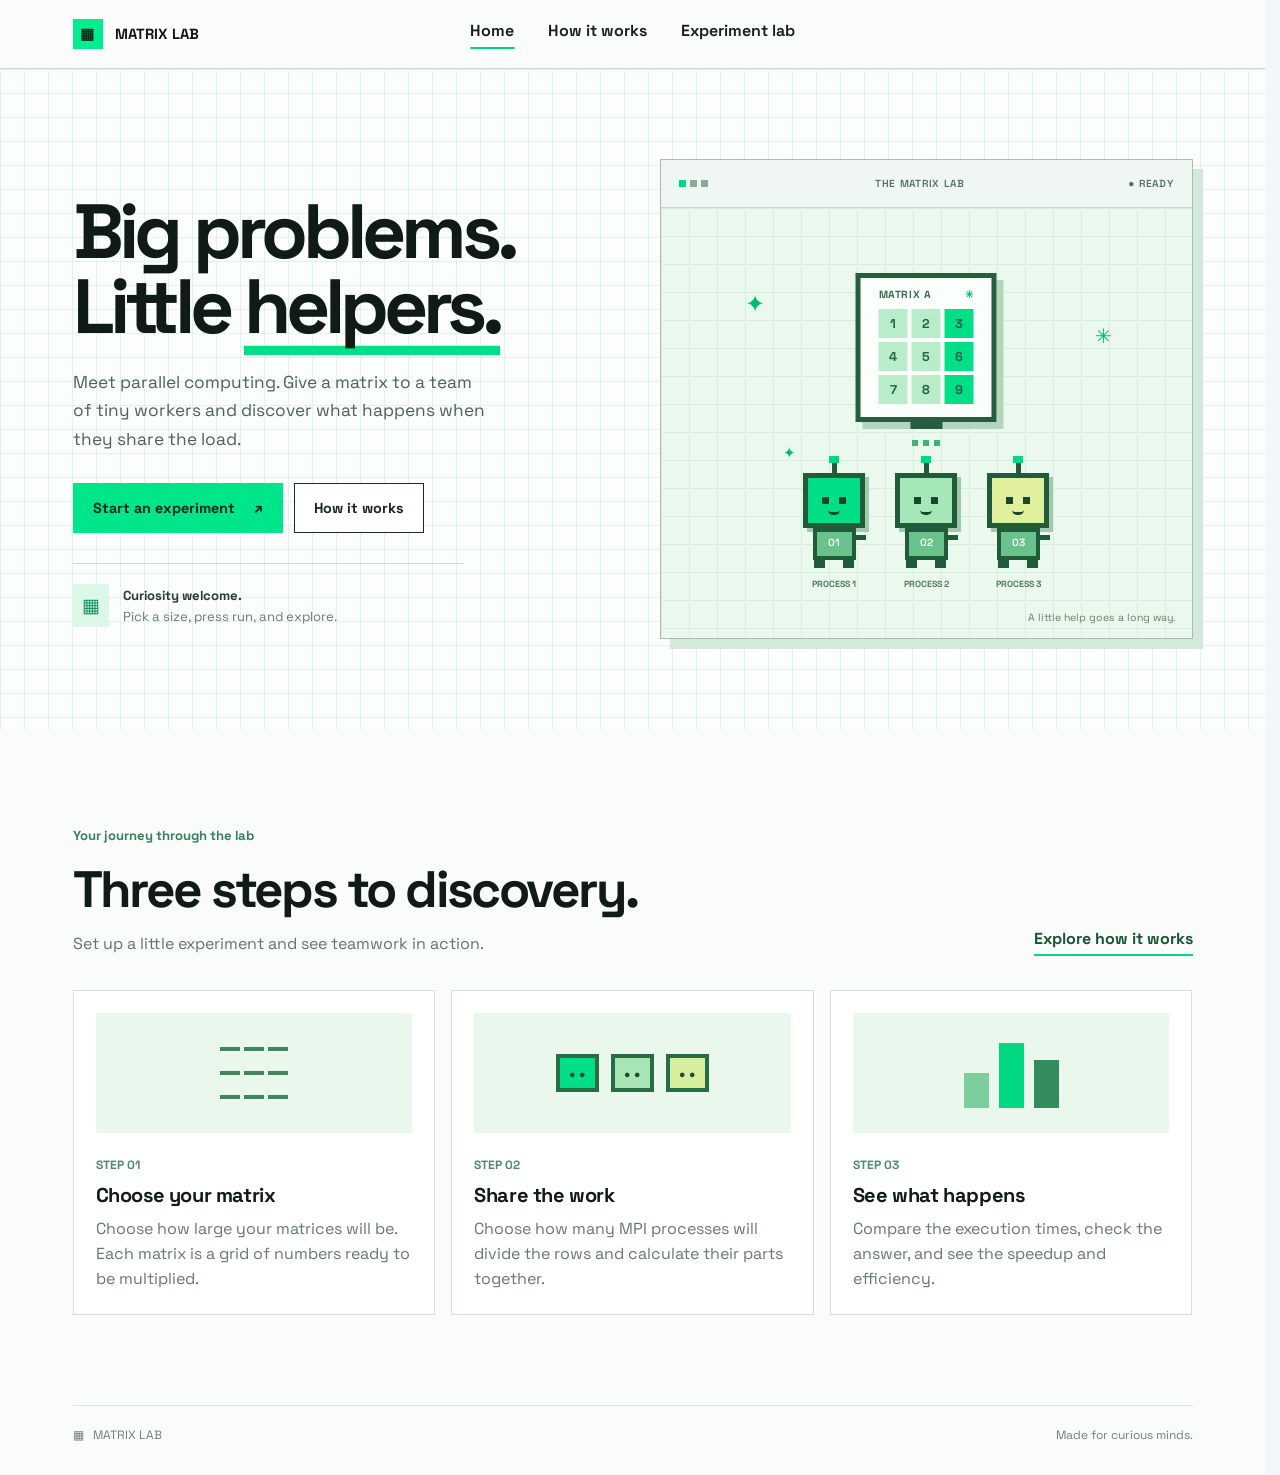
==== web/index.html @ 5772b08f "initial commit" ====
<!doctype html>
<html lang="en">
<head>
<meta charset="utf-8"><meta name="viewport" content="width=device-width,initial-scale=1">
<title>Matrix Lab — MPI Benchmark</title>
<style>
:root{font-family:system-ui,-apple-system,"Segoe UI",sans-serif;color:#182333;background:#f3f6fa;font-size:16px}*{box-sizing:border-box}body{margin:0}header{background:#12243c;color:white;padding:20px max(24px,calc((100% - 1120px)/2));display:flex;justify-content:space-between;align-items:center;gap:20px}.brand{font-size:1.1rem;font-weight:750;letter-spacing:.01em}.brand span{color:#70dfc2}.tag{font-size:.85rem;color:#b6c7d7}main{max-width:1168px;margin:auto;padding:42px 24px 70px}.eyebrow{font-size:.8rem;font-weight:750;letter-spacing:.12em;color:#167b6d;text-transform:uppercase}h1{font-size:clamp(2rem,4vw,2.8rem);letter-spacing:-.04em;margin:10px 0}.intro{color:#536477;max-width:680px;line-height:1.6;margin:0 0 30px}.layout{display:grid;grid-template-columns:340px 1fr;gap:22px;align-items:start}.card{background:white;border:1px solid #dce4ed;border-radius:14px;padding:25px;box-shadow:0 5px 24px #203a5410}h2{font-size:1.1rem;margin:0 0 7px}.sub{font-size:.9rem;color:#657487;line-height:1.5;margin:0 0 24px}label{display:block;font-weight:650;font-size:.9rem;margin:18px 0 7px}input{width:100%;padding:11px 12px;border:1px solid #b9c8d7;border-radius:7px;font:inherit;color:#182333}input:focus{outline:3px solid #a8e9d9;border-color:#168473}.hint{font-size:.8rem;color:#647588;margin:6px 0 0}button{border:0;border-radius:8px;padding:13px 16px;background:#087e6b;color:white;font:inherit;font-weight:700;cursor:pointer;width:100%;margin-top:23px}button:hover{background:#066b5b}button:disabled{opacity:.6;cursor:wait}.note{font-size:.82rem;color:#647588;line-height:1.55;margin:20px 0 0}.result-head{display:flex;justify-content:space-between;align-items:start;gap:15px}.badge{background:#e8f5f1;color:#126b5b;padding:6px 10px;border-radius:99px;font-size:.78rem;font-weight:700;white-space:nowrap}.empty{border:1px dashed #cbd8e4;border-radius:10px;padding:46px 20px;text-align:center;color:#667789;line-height:1.6;margin-top:20px}.empty strong{display:block;color:#273b50}.grid{display:grid;grid-template-columns:repeat(2,1fr);gap:12px;margin-top:22px}.metric{background:#f5f8fb;border:1px solid #e8eef4;border-radius:9px;padding:17px}.metric span{display:block;color:#607286;font-size:.84rem}.metric strong{display:block;font-size:1.5rem;letter-spacing:-.03em;margin-top:8px}.bars{margin-top:27px}.barrow{display:grid;grid-template-columns:90px 1fr 85px;align-items:center;gap:10px;font-size:.83rem;margin:13px 0}.track{height:12px;background:#eaf0f5;border-radius:10px;overflow:hidden}.fill{height:100%;background:#159982;border-radius:10px}.fill.parallel{background:#476b9a}.barvalue{text-align:right;font-variant-numeric:tabular-nums}.interpretation{margin-top:20px;padding:14px;background:#eef7f5;border-radius:8px;color:#31594f;font-size:.88rem;line-height:1.5}.error{background:#fff0ef;color:#a12e28;padding:12px;border-radius:8px;white-space:pre-wrap;margin-top:15px;font-size:.9rem}.hidden{display:none}footer{margin-top:25px;color:#69798b;font-size:.83rem;line-height:1.6}@media(max-width:720px){.layout{grid-template-columns:1fr}header{padding:18px 24px}.tag{display:none}main{padding-top:28px}.barrow{grid-template-columns:75px 1fr 75px}}

html{scroll-behavior:smooth}body{background:#f9fcfb;color:#111719}header{background:#fbfdfc;color:#111719;border-bottom:1px solid #cbd8d4;padding:19px max(24px,calc((100% - 1120px)/2))}header .brand{white-space:nowrap;font-size:.92rem}header .brand span{display:inline-grid;place-items:center;background:#00ee90;color:#09271c;width:30px;height:30px;margin-right:8px}nav{display:flex;gap:26px}nav a,.nav-cta{font-size:.85rem;font-weight:650;color:#17201e;text-decoration:none}.nav-cta{background:#101619;color:#fff;padding:12px 17px;border-radius:4px}main{max-width:none;padding:0} .hero{padding:110px max(24px,calc((100% - 1120px)/2));min-height:650px;display:grid;grid-template-columns:1fr 1fr;gap:65px;align-items:center;background-color:#fbfefd;background-image:linear-gradient(#d9f5e9 1px,transparent 1px),linear-gradient(90deg,#d9f5e9 1px,transparent 1px);background-size:24px 24px}.overline{font:600 .78rem ui-monospace,monospace;letter-spacing:.09em;color:#437263;text-transform:uppercase}.hero h1{font-size:clamp(3.2rem,5.5vw,5.4rem);line-height:.99;letter-spacing:-.065em;margin:22px 0}.underline{box-shadow:inset 0 -.09em #00e68a}.hero-text{max-width:420px;line-height:1.6;color:#42534e}.actions{display:flex;gap:10px;margin-top:28px;flex-wrap:wrap}.actions a{padding:14px 18px;text-decoration:none;font-weight:700;font-size:.88rem;border:1px solid #12201a;border-radius:3px}.primary{background:#00eb8b;color:#0b2119;border-color:#00eb8b!important}.secondary{color:#13201b;background:white}.hero-meta{display:flex;gap:42px;border-top:1px solid #b9d0c6;margin-top:34px;padding-top:15px}.hero-meta strong,.hero-meta span{display:block}.hero-meta strong{font-size:1.15rem}.hero-meta span{font-size:.72rem;color:#62756d;margin-top:4px}.scene{height:390px;background:#edf1ef;border:1px solid #bac8c2;border-radius:6px;display:flex;flex-direction:column;justify-content:space-between;padding:20px}.scene-top,.scene-bottom{font: .68rem ui-monospace,monospace;letter-spacing:.06em;color:#6a7c74}.scene-top{display:flex;justify-content:space-between}.pixel-art{display:flex;align-items:center;justify-content:center;gap:22px}.matrix-grid{display:grid;grid-template-columns:repeat(4,25px);gap:3px;transform:rotate(-8deg)}.matrix-grid i{width:25px;height:25px;background:#91dabc;border:2px solid #488e72;box-shadow:3px 3px #387359}.matrix-grid i:nth-child(3n){background:#00ed8b}.signal{font-size:2rem;color:#4d8d73}.workers{display:flex;gap:8px}.bot{text-align:center;font: .55rem ui-monospace,monospace;color:#4c685c}.bot b{display:block;width:36px;height:38px;background:#00e68a;border:4px solid #175d43;box-shadow:5px 5px #91ad9f;margin-bottom:10px;position:relative}.bot b:after{content:'··';position:absolute;left:5px;top:-10px;font-size:24px;color:#173b2b}.how,.lab{max-width:1168px;margin:auto;padding:100px 24px}.how{display:grid;grid-template-columns:1fr 1.5fr;gap:70px}.how h2,.lab>h2{font-size:clamp(2.2rem,4vw,3.5rem);line-height:1.05;letter-spacing:-.05em;margin:14px 0}.how p{color:#53665d;line-height:1.6}.steps{display:grid;grid-template-columns:repeat(3,1fr);gap:20px}.steps article{border-top:2px solid #00d984;padding-top:15px}.steps span{font: .8rem ui-monospace,monospace;color:#58836d}.steps h3{font-size:1rem;margin-top:35px}.steps p{font-size:.9rem}.lab{border-top:1px solid #d0ded6}.lab .card{border-radius:3px;box-shadow:none}.lab button{background:#00dc82;color:#10251a;border-radius:3px}.lab button:hover{background:#00c976}footer{max-width:1120px;margin:0 auto;padding:25px;border-top:1px solid #d0ded6}a:focus-visible,button:focus-visible{outline:3px solid #047c54;outline-offset:3px}@media(max-width:760px){header nav{display:none}.hero{grid-template-columns:1fr;padding-top:70px;gap:38px}.scene{height:300px}.how{grid-template-columns:1fr;gap:20px}.steps{grid-template-columns:1fr}.steps h3{margin-top:12px}.hero-meta{gap:22px}.pixel-art{gap:12px}.matrix-grid{grid-template-columns:repeat(4,19px)}.matrix-grid i{width:19px;height:19px}}

nav a[aria-current="page"]{border-bottom:2px solid #00cf7b;padding-bottom:6px}.scene .bot{animation:bob 2s ease-in-out infinite}.scene .bot:nth-child(2){animation-delay:.3s}.scene .bot:nth-child(3){animation-delay:.6s}.scene .matrix-grid i{animation:glow 3s ease-in-out infinite alternate}.scene .matrix-grid i:nth-child(even){animation-delay:.5s}@keyframes bob{50%{transform:translateY(-8px)}}@keyframes glow{50%{background:#00ed8b}}.fill{transition:width .8s ease}.how{min-height:65vh}.how .steps article{cursor:pointer;padding:18px;background:#f1f8f4}.steps article.active{background:#d8f8e8;box-shadow:inset 0 3px #00d984}.walkthrough{grid-column:1/-1;border:1px solid #b7d2c4;background:white;padding:25px;min-height:140px}.walkthrough h3{margin:0 0 8px}.step-button{width:auto;margin:0 10px 0 0;background:#11251b;color:white}.lab{min-height:75vh}@media(max-width:760px){header{flex-wrap:wrap}header nav{display:flex;order:3;width:100%;justify-content:space-between;gap:8px}header nav a{font-size:.8rem}}@media(prefers-reduced-motion:reduce){*,*:before,*:after{animation:none!important;transition:none!important;scroll-behavior:auto!important}}
</style>
<style>
body{background:#f9fcfa;color:#111b16}main{max-width:none;padding:0}.landing{min-height:650px;display:grid;grid-template-columns:1fr 1fr;gap:72px;align-items:center;padding:90px max(24px,calc((100% - 1120px)/2));background-color:#fbfefc;background-image:linear-gradient(#e1f4e9 1px,transparent 1px),linear-gradient(90deg,#e1f4e9 1px,transparent 1px);background-size:24px 24px}.label{font-size:.82rem;font-weight:700;color:#376c54}.label span{color:#00b66f}.landing h1{font-size:clamp(3.6rem,6vw,5.8rem);letter-spacing:-.065em;line-height:.98;margin:23px 0}.landing h1 em{font-style:normal;box-shadow:inset 0 -.12em #00df85}.lead{font-size:1.08rem;line-height:1.65;color:#4d6156;max-width:420px}.buttons{display:flex;gap:11px;flex-wrap:wrap;margin:30px 0}.buttons a{text-decoration:none;font-weight:700;font-size:.9rem;padding:15px 19px;border:1px solid #1b2b22}.go{background:#00e58a;color:#10271b;border-color:#00e58a!important}.go span{margin-left:15px}.learn{background:white;color:#17271e}.hintline{display:flex;align-items:center;gap:14px;border-top:1px solid #cbded3;padding-top:20px;max-width:390px}.hintline p{margin:0;color:#6b7b72;font-size:.82rem;line-height:1.6}.hintline strong{color:#263c30}.tiny-grid{background:#dbf8e8;color:#12945c;padding:9px;font-size:1.2rem}.illustration{border:1px solid #aabdb1;background:#f0f6f2;box-shadow:10px 10px 0 #d4e9dc}.windowbar,.windowfoot{height:48px;display:flex;align-items:center;justify-content:space-between;padding:0 18px;font:600 .64rem ui-monospace,monospace;color:#527062;letter-spacing:.07em}.windowbar{border-bottom:1px solid #c8d9ce}.windowbar b{display:inline-block;width:7px;height:7px;background:#8da99a;margin-right:4px}.windowbar b:first-child{background:#00d87e}.windowfoot{border-top:1px solid #c8d9ce}.stage{height:360px;position:relative;overflow:hidden;background:linear-gradient(#eef8f1,#e4f2e8)}.stage-heading{position:absolute;top:28px;left:28px;color:#648575;font:600 .8rem ui-monospace,monospace;line-height:1.4}.pixel-scene{position:absolute;inset:70px 24px 55px;display:flex;align-items:center;justify-content:center;gap:20px;z-index:1}.matrix{display:grid;grid-template-columns:repeat(4,24px);gap:3px;transform:rotate(-8deg)}.matrix span{width:24px;height:24px;background:#b5edca;border:2px solid #45876a;box-shadow:3px 3px #4e9170}.matrix span:nth-child(3n){background:#00e587}.connector{display:flex;gap:4px}.connector i{width:5px;height:5px;background:#65b18b;animation:blink 1.5s infinite}.connector i:nth-child(2){animation-delay:.25s}.connector i:nth-child(3){animation-delay:.5s}.team{display:flex;align-items:end;gap:9px}.worker{text-align:center;animation:bob 2.4s ease-in-out infinite}.worker:nth-child(2){animation-delay:.3s}.worker:nth-child(3){animation-delay:.6s}.antenna{width:4px;height:10px;background:#176244;margin:auto}.head{width:42px;height:38px;background:#00df85;border:4px solid #176244;display:flex;align-items:center;justify-content:center;gap:7px;box-shadow:4px 4px #a3c6b0}.head i{background:#164932;width:5px;height:5px}.feet{height:6px;width:26px;border-left:6px solid #176244;border-right:6px solid #176244;margin:auto}.worker small{display:block;margin-top:12px;font: .55rem ui-monospace,monospace;color:#4d735d}.floor{position:absolute;bottom:48px;left:10%;right:10%;height:26px;background:#c4e6d0;transform:skewX(-25deg)}@keyframes blink{50%{opacity:.2}}@keyframes bob{50%{transform:translateY(-7px)}}.intro-strip{max-width:1120px;margin:auto;padding:42px 0 50px;display:grid;grid-template-columns:repeat(3,1fr) auto;gap:24px;align-items:start}.intro-strip div{border-left:2px solid #00d981;padding-left:15px}.intro-strip span,.intro-strip strong{display:block}.intro-strip div span{font: .7rem ui-monospace,monospace;color:#769384;margin-bottom:8px}.intro-strip strong{font-size:.9rem}.intro-strip p{font-size:.82rem;color:#65786c;margin:6px 0}.intro-strip a{font-size:.85rem;font-weight:700;color:#174931;text-decoration:none}.intro-strip a span{display:inline;margin-left:5px}.home-footer{max-width:1120px;margin:0 auto;padding:20px 0 30px;display:flex;justify-content:space-between;border-top:1px solid #d9e7dd;color:#718077;font-size:.75rem}@media(max-width:760px){.landing{grid-template-columns:1fr;gap:38px;padding:65px 24px}.landing h1{font-size:clamp(3.2rem,12vw,5rem)}.stage{height:300px}.intro-strip{grid-template-columns:1fr 1fr;padding:35px 24px}.home-footer{margin:0 24px}.matrix{grid-template-columns:repeat(4,19px)}.matrix span{width:19px;height:19px}.pixel-scene{gap:12px}.head{width:34px;height:33px}.windowbar,.windowfoot{font-size:.55rem}}@media(prefers-reduced-motion:reduce){.worker,.connector i{animation:none}}
</style><style id="motion-polish">
html{overflow-y:scroll;scrollbar-gutter:stable}body{min-height:100vh}main{animation:pageEnter .55s cubic-bezier(.2,.7,.2,1) both}@keyframes pageEnter{from{opacity:0;transform:translateY(14px)}to{opacity:1;transform:translateY(0)}}
.worker .head i{animation:workerBlink 4.5s infinite;transform-origin:center}.worker:nth-child(2) .head i{animation-delay:1.2s}.worker:nth-child(3) .head i{animation-delay:2.6s}.worker .head{animation:workerTilt 4s ease-in-out infinite;transform-origin:bottom center}.worker:nth-child(2) .head{animation-delay:.5s}.worker:nth-child(3) .head{animation-delay:1s}@keyframes workerBlink{0%,44%,48%,100%{transform:scaleY(1)}46%{transform:scaleY(.12)}}@keyframes workerTilt{0%,100%{transform:rotate(0)}25%{transform:rotate(-4deg)}65%{transform:rotate(4deg)}}
@media(prefers-reduced-motion:reduce){main,.worker,.worker .head,.worker .head i,.connector i{animation:none!important;transform:none!important}}
</style><style id="drawing-polish">.stage{height:410px}.pixel-scene{gap:26px}.pixel-scene .matrix{grid-template-columns:repeat(4,32px)}.pixel-scene .matrix span{width:32px;height:32px}.pixel-scene .head{width:56px;height:52px;border-width:5px}.pixel-scene .head i{width:7px;height:7px}.pixel-scene .antenna{height:13px;width:5px}.pixel-scene .feet{width:35px;height:8px}.pixel-scene .team{gap:13px}@media(max-width:760px){.stage{height:320px}.pixel-scene{gap:9px;inset:65px 8px 45px}.pixel-scene .matrix{grid-template-columns:repeat(4,21px)}.pixel-scene .matrix span{width:21px;height:21px}.pixel-scene .head{width:39px;height:37px;border-width:4px}.pixel-scene .head i{width:5px;height:5px}.pixel-scene .team{gap:6px}}</style><style>main{animation:homeEnter 1.1s ease both}@keyframes homeEnter{from{opacity:0;transform:translateY(22px)}to{opacity:1;transform:none}}@media(prefers-reduced-motion:reduce){main{animation:none}}</style><style id="living-lab">main{animation:homeEnter .65s ease both}.landing{gap:54px}.illustration{overflow:hidden}.new-stage{height:430px;position:relative;overflow:hidden;background:#e7f6ec;background-image:linear-gradient(#d9efdf 1px,transparent 1px),linear-gradient(90deg,#d9efdf 1px,transparent 1px);background-size:28px 28px}.scene-label{position:absolute;top:24px;left:24px;font:600 .68rem ui-monospace,monospace;color:#668b73;letter-spacing:.06em}.lab-board{position:absolute;top:90px;left:9%;padding:12px 15px 16px;background:#fff;border:4px solid #3b7655;box-shadow:7px 7px #9bc9a8;transform:rotate(-4deg)}.lab-board>span{display:block;font:700 .56rem ui-monospace,monospace;color:#49765b;margin-bottom:8px}.board-grid{display:grid;grid-template-columns:repeat(3,32px);gap:3px}.board-grid i{display:grid;place-items:center;font:700 .8rem ui-monospace,monospace;font-style:normal;background:#b8edca;color:#286044;height:32px}.board-grid i:nth-child(3n){background:#00df85}.dots{position:absolute;top:176px;left:43%;font-size:2rem;color:#75b38a;animation:signal 2s infinite}.crew{position:absolute;right:6%;bottom:73px;display:flex;align-items:end;gap:12px}.character{text-align:center;animation:characterHop 2.8s ease-in-out infinite}.char-two{animation-delay:.45s}.char-three{animation-delay:.9s}.pixel-antenna{width:6px;height:15px;background:#215c3a;margin:auto;position:relative}.pixel-antenna:before{content:"";position:absolute;width:10px;height:10px;background:#00d97b;left:-2px;top:-7px}.pixel-head{height:60px;width:68px;background:#00dd83;border:6px solid #205b3a;display:flex;align-items:center;justify-content:center;gap:12px;position:relative;box-shadow:5px 5px #a3cbb0}.pixel-head i{width:8px;height:8px;background:#19442c;animation:eyes 4.5s infinite}.char-two .pixel-head{background:#a5e7b6}.char-three .pixel-head{background:#e1f49b}.char-two .pixel-head i{animation-delay:1s}.char-three .pixel-head i{animation-delay:2s}.pixel-head b{position:absolute;bottom:9px;width:10px;height:3px;background:#1d5234}.pixel-body{height:38px;width:48px;background:#61bd83;border:5px solid #205b3a;margin:auto;color:#e7ffed;font:700 .8rem ui-monospace,monospace;position:relative}.pixel-body span{display:block;padding-top:5px}.arm{position:absolute;right:-15px;top:1px;width:12px;height:5px;background:#205b3a;transform-origin:left center;animation:wave 2.6s ease-in-out infinite}.pixel-feet{width:45px;height:9px;margin:auto;border-left:12px solid #205b3a;border-right:12px solid #205b3a}.character small{display:block;margin-top:13px;font: .6rem ui-monospace,monospace;color:#4b7659}.platform{position:absolute;bottom:57px;left:8%;right:5%;height:23px;background:#b5dfc1;transform:skewX(-25deg)}.cloud{position:absolute;color:#00b971;font-size:2rem;animation:sparkle 3s infinite}.cloud-one{right:10%;top:68px}.cloud-two{right:35%;top:115px;animation-delay:1s}@keyframes characterHop{50%{transform:translateY(-8px)}}@keyframes eyes{0%,44%,48%,100%{transform:scaleY(1)}46%{transform:scaleY(.1)}}@keyframes wave{50%{transform:rotate(-35deg)}}@keyframes sparkle{50%{transform:scale(.7);opacity:.4}}@keyframes signal{50%{opacity:.25}}@media(max-width:760px){.new-stage{height:360px}.lab-board{left:6%;top:76px}.board-grid{grid-template-columns:repeat(3,24px)}.board-grid i{height:24px}.crew{right:5%;gap:5px;bottom:65px}.pixel-head{width:48px;height:46px;border-width:4px;gap:8px}.pixel-head i{width:6px;height:6px}.pixel-body{width:37px;height:30px;border-width:4px}.pixel-body span{padding-top:3px}.pixel-feet{width:34px}.dots{left:40%;top:155px}.platform{bottom:48px}.scene-label{font-size:.57rem}}@media(prefers-reduced-motion:reduce){main,.character,.pixel-head i,.arm,.cloud,.dots{animation:none!important}}</style><link rel="preconnect" href="https://fonts.googleapis.com"><link rel="preconnect" href="https://fonts.gstatic.com" crossorigin><link href="https://fonts.googleapis.com/css2?family=Space+Grotesk:wght@400;500;600;700&display=swap" rel="stylesheet"><style id="space-grotesk-font">body,body *{font-family:"Space Grotesk",sans-serif!important}</style><style id="journey-redesign">.journey{max-width:1120px;margin:auto;padding:85px 0 90px}.journey-head{display:flex;align-items:end;justify-content:space-between;gap:25px;margin-bottom:34px}.journey-kicker{color:#39805a;font-size:.82rem;font-weight:700}.journey-head h2{font-size:clamp(2.1rem,4vw,3.3rem);letter-spacing:-.05em;margin:10px 0}.journey-head p:not(.journey-kicker){color:#607568;line-height:1.5;margin:0}.journey-head a{color:#185535;font-weight:700;text-decoration:none;border-bottom:2px solid #00d981;padding-bottom:5px;white-space:nowrap}.journey-grid{display:grid;grid-template-columns:repeat(3,1fr);gap:16px}.journey-grid article{border:1px solid #d3e3d8;background:white;padding:22px}.journey-grid article>span{display:block;margin-top:24px;color:#4d8b66;font-size:.75rem;font-weight:700}.journey-grid h3{font-size:1.25rem;letter-spacing:-.02em;margin:9px 0}.journey-grid article p{color:#65796c;line-height:1.55;margin:0}.journey-art{height:120px;background:#eaf7ed;display:flex;align-items:center;justify-content:center}.grid-art{display:grid;grid-template-columns:repeat(3,20px);grid-template-rows:repeat(3,20px);gap:4px;align-content:center;justify-content:center}.grid-art i{background:#7fd4a2;border:2px solid #43865e}.grid-art i:nth-child(3n){background:#00df85}.team-art{gap:12px}.team-art i{display:grid;place-items:center;width:43px;height:38px;background:#00df85;border:4px solid #286d46;color:#174c30;font-style:normal;font-weight:700}.team-art i:nth-child(2){background:#a7e5b5}.team-art i:nth-child(3){background:#d9ed9f}.chart-art{align-items:end;gap:10px;padding-bottom:25px}.chart-art i{display:block;width:25px;height:35px;background:#7ccf9d}.chart-art i:nth-child(2){height:65px;background:#00d982}.chart-art i:nth-child(3){height:48px;background:#338c5d}@media(max-width:760px){.journey{padding:55px 24px}.journey-head{align-items:start;flex-direction:column}.journey-grid{grid-template-columns:1fr}.journey-art{height:105px}}</style><style id="new-hero-art">.lab-scene{height:430px;position:relative;overflow:hidden;background:#eaf8ee;background-image:linear-gradient(#d9eddf 1px,transparent 1px),linear-gradient(90deg,#d9eddf 1px,transparent 1px);background-size:28px 28px}.display{position:absolute;top:65px;left:50%;transform:translateX(-50%);background:#fafffb;border:5px solid #265d3d;box-shadow:7px 7px #b2d6bc;padding:10px 18px 13px}.display-title{display:flex;justify-content:space-between;font-size:.65rem;font-weight:700;letter-spacing:.06em;color:#376a4a;margin-bottom:8px}.display-title span{color:#00bf72}.display-grid{display:grid;grid-template-columns:repeat(3,29px);gap:4px}.display-grid i{height:29px;background:#b9ecc9;display:grid;place-items:center;font-size:.8rem;font-style:normal;font-weight:700;color:#256346}.display-grid i:nth-child(3n){background:#00df85}.display-base{position:absolute;width:32px;height:7px;background:#265d3d;bottom:-12px;left:calc(50% - 16px)}.connection{position:absolute;left:50%;top:232px;display:flex;gap:5px;transform:translateX(-50%)}.connection i{width:6px;height:6px;background:#43af72;animation:connectionPulse 1.8s infinite}.connection i:nth-child(2){animation-delay:.3s}.connection i:nth-child(3){animation-delay:.6s}.robot-group{position:absolute;left:50%;bottom:48px;transform:translateX(-50%);display:flex;align-items:end;gap:30px}.robot{text-align:center;animation:robotBounce 2.8s ease-in-out infinite}.robot-b{animation-delay:.4s}.robot-c{animation-delay:.8s}.robot-antenna{width:5px;height:12px;background:#205b3a;margin:auto;position:relative}.robot-antenna:before{content:"";position:absolute;top:-5px;left:-3px;width:10px;height:7px;background:#00d982}.robot-head{width:62px;height:55px;background:#00df85;border:5px solid #205b3a;box-shadow:4px 4px #a2c8ad;position:relative;display:flex;justify-content:center;align-items:center;gap:10px}.robot-b .robot-head{background:#a5e7b6}.robot-c .robot-head{background:#e0f09d}.robot-head i{width:7px;height:7px;background:#17472d;animation:robotBlink 4.5s infinite}.robot-b .robot-head i{animation-delay:1s}.robot-c .robot-head i{animation-delay:2s}.robot-head b{position:absolute;bottom:8px;width:12px;height:5px;border-bottom:3px solid #17472d;border-radius:0 0 8px 8px}.robot-body{width:43px;height:32px;background:#69c18b;border:4px solid #205b3a;margin:auto;position:relative;color:#effff3;font-size:.65rem;font-weight:700}.robot-body span{display:block;padding-top:4px}.robot-body i{position:absolute;right:-14px;top:3px;width:12px;height:5px;background:#205b3a;transform-origin:left;animation:robotWave 2.5s ease-in-out infinite}.robot-feet{width:40px;height:8px;margin:auto;border-left:11px solid #205b3a;border-right:11px solid #205b3a}.robot small{display:block;font-size:.56rem;font-weight:700;color:#537b60;margin-top:10px;white-space:nowrap}.scene-stars i{position:absolute;font-style:normal;color:#00bc70;animation:starTwinkle 3s infinite}.scene-stars i:nth-child(1){left:16%;top:80px;font-size:24px}.scene-stars i:nth-child(2){right:15%;top:115px;font-size:20px;animation-delay:1s}.scene-stars i:nth-child(3){left:23%;top:235px;font-size:15px;animation-delay:2s}.scene-note{position:absolute;right:16px;bottom:14px;font-size:.66rem;color:#63836e}@keyframes robotBounce{50%{transform:translateY(-7px)}}@keyframes robotBlink{0%,44%,48%,100%{transform:scaleY(1)}46%{transform:scaleY(.1)}}@keyframes robotWave{50%{transform:rotate(-35deg)}}@keyframes starTwinkle{50%{opacity:.35;transform:scale(.75)}}@keyframes connectionPulse{50%{opacity:.2}}@media(max-width:760px){.lab-scene{height:350px}.display{top:38px}.display-grid{grid-template-columns:repeat(3,23px)}.display-grid i{height:23px}.connection{top:170px}.robot-group{gap:15px;bottom:42px}.robot-head{width:48px;height:43px;border-width:4px}.robot-body{width:38px;height:28px}.robot-feet{width:34px}.robot small{font-size:.5rem}.scene-stars i:nth-child(1){top:50px}.scene-stars i:nth-child(2){top:90px}}@media(prefers-reduced-motion:reduce){.robot,.robot-head i,.robot-body i,.scene-stars i,.connection i{animation:none!important}}</style><style id="center-navigation">header{position:relative;min-height:69px}header nav{position:absolute;left:50%;transform:translateX(-50%);display:flex;gap:34px;white-space:nowrap}header nav a{font-size:1rem}@media(max-width:760px){header{padding-bottom:16px;flex-wrap:wrap}header nav{position:static;transform:none;order:3;width:100%;justify-content:center;gap:24px}header nav a{font-size:.95rem}}</style></head>
<body><header><div class="brand"><span>▦</span> MATRIX LAB</div><nav aria-label="Main navigation"><a href="/" aria-current="page">Home</a><a href="/how">How it works</a><a href="/lab">Experiment lab</a></nav></header>
<main><section class="landing"><div class="landing-copy"><h1>Big problems.<br>Little <em>helpers.</em></h1><p class="lead">Meet parallel computing. Give a matrix to a team of tiny workers and discover what happens when they share the load.</p><div class="buttons"><a class="go" href="/lab">Start an experiment <span>↗</span></a><a class="learn" href="/how">How it works</a></div><div class="hintline"><span class="tiny-grid">▦</span><p><strong>Curiosity welcome.</strong><br>Pick a size, press run, and explore.</p></div></div><div class="illustration"><div class="windowbar"><span><b></b><b></b><b></b></span><span>THE MATRIX LAB</span><span>● READY</span></div><div class="lab-scene" role="img" aria-label="Three pixel robots working together on a matrix"><div class="scene-stars" aria-hidden="true"><i>✦</i><i>✳</i><i>✦</i></div><div class="display"><div class="display-title">MATRIX A <span>✳</span></div><div class="display-grid"><i>1</i><i>2</i><i>3</i><i>4</i><i>5</i><i>6</i><i>7</i><i>8</i><i>9</i></div><div class="display-base"></div></div><div class="connection" aria-hidden="true"><i></i><i></i><i></i></div><div class="robot-group" aria-hidden="true"><div class="robot robot-a"><div class="robot-antenna"></div><div class="robot-head"><i></i><i></i><b></b></div><div class="robot-body"><span>01</span><i></i></div><div class="robot-feet"></div><small>PROCESS 1</small></div><div class="robot robot-b"><div class="robot-antenna"></div><div class="robot-head"><i></i><i></i><b></b></div><div class="robot-body"><span>02</span><i></i></div><div class="robot-feet"></div><small>PROCESS 2</small></div><div class="robot robot-c"><div class="robot-antenna"></div><div class="robot-head"><i></i><i></i><b></b></div><div class="robot-body"><span>03</span><i></i></div><div class="robot-feet"></div><small>PROCESS 3</small></div></div><div class="scene-note">A little help goes a long way.</div></div></div></section><section class="journey"><div class="journey-head"><div><p class="journey-kicker">Your journey through the lab</p><h2>Three steps to discovery.</h2><p>Set up a little experiment and see teamwork in action.</p></div><a href="/how">Explore how it works</a></div><div class="journey-grid"><article><div class="journey-art grid-art" aria-hidden="true"><i></i><i></i><i></i><i></i><i></i><i></i><i></i><i></i><i></i></div><span>STEP 01</span><h3>Choose your matrix</h3><p>Choose how large your matrices will be. Each matrix is a grid of numbers ready to be multiplied.</p></article><article><div class="journey-art team-art" aria-hidden="true"><i>• •</i><i>• •</i><i>• •</i></div><span>STEP 02</span><h3>Share the work</h3><p>Choose how many MPI processes will divide the rows and calculate their parts together.</p></article><article><div class="journey-art chart-art" aria-hidden="true"><i></i><i></i><i></i></div><span>STEP 03</span><h3>See what happens</h3><p>Compare the execution times, check the answer, and see the speedup and efficiency.</p></article></div></section></main><footer class="home-footer"><span>▦ &nbsp; MATRIX LAB</span><span>Made for curious minds.</span></footer></body></html>
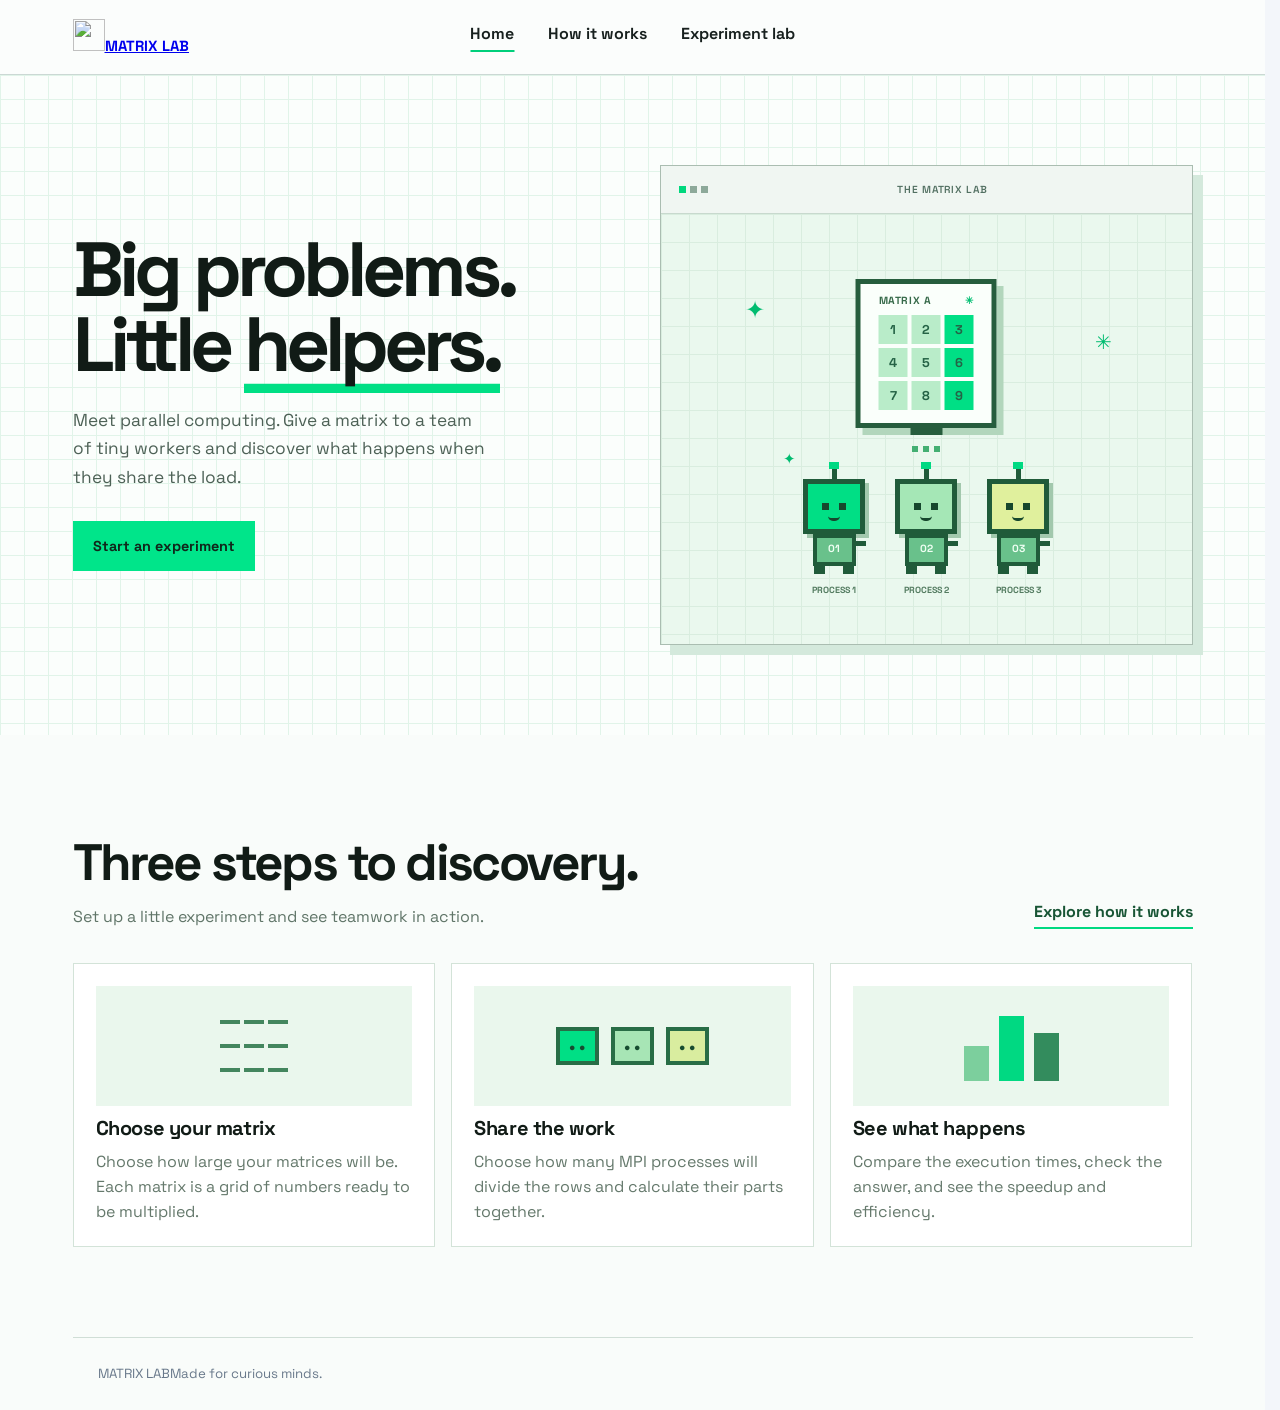
==== commit fb04e3de: "Add interactive matrix demonstrations and benchmark comparisons" ====
--- a/web/index.html
+++ b/web/index.html
@@ -16,6 +16,6 @@
 html{overflow-y:scroll;scrollbar-gutter:stable}body{min-height:100vh}main{animation:pageEnter .55s cubic-bezier(.2,.7,.2,1) both}@keyframes pageEnter{from{opacity:0;transform:translateY(14px)}to{opacity:1;transform:translateY(0)}}
 .worker .head i{animation:workerBlink 4.5s infinite;transform-origin:center}.worker:nth-child(2) .head i{animation-delay:1.2s}.worker:nth-child(3) .head i{animation-delay:2.6s}.worker .head{animation:workerTilt 4s ease-in-out infinite;transform-origin:bottom center}.worker:nth-child(2) .head{animation-delay:.5s}.worker:nth-child(3) .head{animation-delay:1s}@keyframes workerBlink{0%,44%,48%,100%{transform:scaleY(1)}46%{transform:scaleY(.12)}}@keyframes workerTilt{0%,100%{transform:rotate(0)}25%{transform:rotate(-4deg)}65%{transform:rotate(4deg)}}
 @media(prefers-reduced-motion:reduce){main,.worker,.worker .head,.worker .head i,.connector i{animation:none!important;transform:none!important}}
-</style><style id="drawing-polish">.stage{height:410px}.pixel-scene{gap:26px}.pixel-scene .matrix{grid-template-columns:repeat(4,32px)}.pixel-scene .matrix span{width:32px;height:32px}.pixel-scene .head{width:56px;height:52px;border-width:5px}.pixel-scene .head i{width:7px;height:7px}.pixel-scene .antenna{height:13px;width:5px}.pixel-scene .feet{width:35px;height:8px}.pixel-scene .team{gap:13px}@media(max-width:760px){.stage{height:320px}.pixel-scene{gap:9px;inset:65px 8px 45px}.pixel-scene .matrix{grid-template-columns:repeat(4,21px)}.pixel-scene .matrix span{width:21px;height:21px}.pixel-scene .head{width:39px;height:37px;border-width:4px}.pixel-scene .head i{width:5px;height:5px}.pixel-scene .team{gap:6px}}</style><style>main{animation:homeEnter 1.1s ease both}@keyframes homeEnter{from{opacity:0;transform:translateY(22px)}to{opacity:1;transform:none}}@media(prefers-reduced-motion:reduce){main{animation:none}}</style><style id="living-lab">main{animation:homeEnter .65s ease both}.landing{gap:54px}.illustration{overflow:hidden}.new-stage{height:430px;position:relative;overflow:hidden;background:#e7f6ec;background-image:linear-gradient(#d9efdf 1px,transparent 1px),linear-gradient(90deg,#d9efdf 1px,transparent 1px);background-size:28px 28px}.scene-label{position:absolute;top:24px;left:24px;font:600 .68rem ui-monospace,monospace;color:#668b73;letter-spacing:.06em}.lab-board{position:absolute;top:90px;left:9%;padding:12px 15px 16px;background:#fff;border:4px solid #3b7655;box-shadow:7px 7px #9bc9a8;transform:rotate(-4deg)}.lab-board>span{display:block;font:700 .56rem ui-monospace,monospace;color:#49765b;margin-bottom:8px}.board-grid{display:grid;grid-template-columns:repeat(3,32px);gap:3px}.board-grid i{display:grid;place-items:center;font:700 .8rem ui-monospace,monospace;font-style:normal;background:#b8edca;color:#286044;height:32px}.board-grid i:nth-child(3n){background:#00df85}.dots{position:absolute;top:176px;left:43%;font-size:2rem;color:#75b38a;animation:signal 2s infinite}.crew{position:absolute;right:6%;bottom:73px;display:flex;align-items:end;gap:12px}.character{text-align:center;animation:characterHop 2.8s ease-in-out infinite}.char-two{animation-delay:.45s}.char-three{animation-delay:.9s}.pixel-antenna{width:6px;height:15px;background:#215c3a;margin:auto;position:relative}.pixel-antenna:before{content:"";position:absolute;width:10px;height:10px;background:#00d97b;left:-2px;top:-7px}.pixel-head{height:60px;width:68px;background:#00dd83;border:6px solid #205b3a;display:flex;align-items:center;justify-content:center;gap:12px;position:relative;box-shadow:5px 5px #a3cbb0}.pixel-head i{width:8px;height:8px;background:#19442c;animation:eyes 4.5s infinite}.char-two .pixel-head{background:#a5e7b6}.char-three .pixel-head{background:#e1f49b}.char-two .pixel-head i{animation-delay:1s}.char-three .pixel-head i{animation-delay:2s}.pixel-head b{position:absolute;bottom:9px;width:10px;height:3px;background:#1d5234}.pixel-body{height:38px;width:48px;background:#61bd83;border:5px solid #205b3a;margin:auto;color:#e7ffed;font:700 .8rem ui-monospace,monospace;position:relative}.pixel-body span{display:block;padding-top:5px}.arm{position:absolute;right:-15px;top:1px;width:12px;height:5px;background:#205b3a;transform-origin:left center;animation:wave 2.6s ease-in-out infinite}.pixel-feet{width:45px;height:9px;margin:auto;border-left:12px solid #205b3a;border-right:12px solid #205b3a}.character small{display:block;margin-top:13px;font: .6rem ui-monospace,monospace;color:#4b7659}.platform{position:absolute;bottom:57px;left:8%;right:5%;height:23px;background:#b5dfc1;transform:skewX(-25deg)}.cloud{position:absolute;color:#00b971;font-size:2rem;animation:sparkle 3s infinite}.cloud-one{right:10%;top:68px}.cloud-two{right:35%;top:115px;animation-delay:1s}@keyframes characterHop{50%{transform:translateY(-8px)}}@keyframes eyes{0%,44%,48%,100%{transform:scaleY(1)}46%{transform:scaleY(.1)}}@keyframes wave{50%{transform:rotate(-35deg)}}@keyframes sparkle{50%{transform:scale(.7);opacity:.4}}@keyframes signal{50%{opacity:.25}}@media(max-width:760px){.new-stage{height:360px}.lab-board{left:6%;top:76px}.board-grid{grid-template-columns:repeat(3,24px)}.board-grid i{height:24px}.crew{right:5%;gap:5px;bottom:65px}.pixel-head{width:48px;height:46px;border-width:4px;gap:8px}.pixel-head i{width:6px;height:6px}.pixel-body{width:37px;height:30px;border-width:4px}.pixel-body span{padding-top:3px}.pixel-feet{width:34px}.dots{left:40%;top:155px}.platform{bottom:48px}.scene-label{font-size:.57rem}}@media(prefers-reduced-motion:reduce){main,.character,.pixel-head i,.arm,.cloud,.dots{animation:none!important}}</style><link rel="preconnect" href="https://fonts.googleapis.com"><link rel="preconnect" href="https://fonts.gstatic.com" crossorigin><link href="https://fonts.googleapis.com/css2?family=Space+Grotesk:wght@400;500;600;700&display=swap" rel="stylesheet"><style id="space-grotesk-font">body,body *{font-family:"Space Grotesk",sans-serif!important}</style><style id="journey-redesign">.journey{max-width:1120px;margin:auto;padding:85px 0 90px}.journey-head{display:flex;align-items:end;justify-content:space-between;gap:25px;margin-bottom:34px}.journey-kicker{color:#39805a;font-size:.82rem;font-weight:700}.journey-head h2{font-size:clamp(2.1rem,4vw,3.3rem);letter-spacing:-.05em;margin:10px 0}.journey-head p:not(.journey-kicker){color:#607568;line-height:1.5;margin:0}.journey-head a{color:#185535;font-weight:700;text-decoration:none;border-bottom:2px solid #00d981;padding-bottom:5px;white-space:nowrap}.journey-grid{display:grid;grid-template-columns:repeat(3,1fr);gap:16px}.journey-grid article{border:1px solid #d3e3d8;background:white;padding:22px}.journey-grid article>span{display:block;margin-top:24px;color:#4d8b66;font-size:.75rem;font-weight:700}.journey-grid h3{font-size:1.25rem;letter-spacing:-.02em;margin:9px 0}.journey-grid article p{color:#65796c;line-height:1.55;margin:0}.journey-art{height:120px;background:#eaf7ed;display:flex;align-items:center;justify-content:center}.grid-art{display:grid;grid-template-columns:repeat(3,20px);grid-template-rows:repeat(3,20px);gap:4px;align-content:center;justify-content:center}.grid-art i{background:#7fd4a2;border:2px solid #43865e}.grid-art i:nth-child(3n){background:#00df85}.team-art{gap:12px}.team-art i{display:grid;place-items:center;width:43px;height:38px;background:#00df85;border:4px solid #286d46;color:#174c30;font-style:normal;font-weight:700}.team-art i:nth-child(2){background:#a7e5b5}.team-art i:nth-child(3){background:#d9ed9f}.chart-art{align-items:end;gap:10px;padding-bottom:25px}.chart-art i{display:block;width:25px;height:35px;background:#7ccf9d}.chart-art i:nth-child(2){height:65px;background:#00d982}.chart-art i:nth-child(3){height:48px;background:#338c5d}@media(max-width:760px){.journey{padding:55px 24px}.journey-head{align-items:start;flex-direction:column}.journey-grid{grid-template-columns:1fr}.journey-art{height:105px}}</style><style id="new-hero-art">.lab-scene{height:430px;position:relative;overflow:hidden;background:#eaf8ee;background-image:linear-gradient(#d9eddf 1px,transparent 1px),linear-gradient(90deg,#d9eddf 1px,transparent 1px);background-size:28px 28px}.display{position:absolute;top:65px;left:50%;transform:translateX(-50%);background:#fafffb;border:5px solid #265d3d;box-shadow:7px 7px #b2d6bc;padding:10px 18px 13px}.display-title{display:flex;justify-content:space-between;font-size:.65rem;font-weight:700;letter-spacing:.06em;color:#376a4a;margin-bottom:8px}.display-title span{color:#00bf72}.display-grid{display:grid;grid-template-columns:repeat(3,29px);gap:4px}.display-grid i{height:29px;background:#b9ecc9;display:grid;place-items:center;font-size:.8rem;font-style:normal;font-weight:700;color:#256346}.display-grid i:nth-child(3n){background:#00df85}.display-base{position:absolute;width:32px;height:7px;background:#265d3d;bottom:-12px;left:calc(50% - 16px)}.connection{position:absolute;left:50%;top:232px;display:flex;gap:5px;transform:translateX(-50%)}.connection i{width:6px;height:6px;background:#43af72;animation:connectionPulse 1.8s infinite}.connection i:nth-child(2){animation-delay:.3s}.connection i:nth-child(3){animation-delay:.6s}.robot-group{position:absolute;left:50%;bottom:48px;transform:translateX(-50%);display:flex;align-items:end;gap:30px}.robot{text-align:center;animation:robotBounce 2.8s ease-in-out infinite}.robot-b{animation-delay:.4s}.robot-c{animation-delay:.8s}.robot-antenna{width:5px;height:12px;background:#205b3a;margin:auto;position:relative}.robot-antenna:before{content:"";position:absolute;top:-5px;left:-3px;width:10px;height:7px;background:#00d982}.robot-head{width:62px;height:55px;background:#00df85;border:5px solid #205b3a;box-shadow:4px 4px #a2c8ad;position:relative;display:flex;justify-content:center;align-items:center;gap:10px}.robot-b .robot-head{background:#a5e7b6}.robot-c .robot-head{background:#e0f09d}.robot-head i{width:7px;height:7px;background:#17472d;animation:robotBlink 4.5s infinite}.robot-b .robot-head i{animation-delay:1s}.robot-c .robot-head i{animation-delay:2s}.robot-head b{position:absolute;bottom:8px;width:12px;height:5px;border-bottom:3px solid #17472d;border-radius:0 0 8px 8px}.robot-body{width:43px;height:32px;background:#69c18b;border:4px solid #205b3a;margin:auto;position:relative;color:#effff3;font-size:.65rem;font-weight:700}.robot-body span{display:block;padding-top:4px}.robot-body i{position:absolute;right:-14px;top:3px;width:12px;height:5px;background:#205b3a;transform-origin:left;animation:robotWave 2.5s ease-in-out infinite}.robot-feet{width:40px;height:8px;margin:auto;border-left:11px solid #205b3a;border-right:11px solid #205b3a}.robot small{display:block;font-size:.56rem;font-weight:700;color:#537b60;margin-top:10px;white-space:nowrap}.scene-stars i{position:absolute;font-style:normal;color:#00bc70;animation:starTwinkle 3s infinite}.scene-stars i:nth-child(1){left:16%;top:80px;font-size:24px}.scene-stars i:nth-child(2){right:15%;top:115px;font-size:20px;animation-delay:1s}.scene-stars i:nth-child(3){left:23%;top:235px;font-size:15px;animation-delay:2s}.scene-note{position:absolute;right:16px;bottom:14px;font-size:.66rem;color:#63836e}@keyframes robotBounce{50%{transform:translateY(-7px)}}@keyframes robotBlink{0%,44%,48%,100%{transform:scaleY(1)}46%{transform:scaleY(.1)}}@keyframes robotWave{50%{transform:rotate(-35deg)}}@keyframes starTwinkle{50%{opacity:.35;transform:scale(.75)}}@keyframes connectionPulse{50%{opacity:.2}}@media(max-width:760px){.lab-scene{height:350px}.display{top:38px}.display-grid{grid-template-columns:repeat(3,23px)}.display-grid i{height:23px}.connection{top:170px}.robot-group{gap:15px;bottom:42px}.robot-head{width:48px;height:43px;border-width:4px}.robot-body{width:38px;height:28px}.robot-feet{width:34px}.robot small{font-size:.5rem}.scene-stars i:nth-child(1){top:50px}.scene-stars i:nth-child(2){top:90px}}@media(prefers-reduced-motion:reduce){.robot,.robot-head i,.robot-body i,.scene-stars i,.connection i{animation:none!important}}</style><style id="center-navigation">header{position:relative;min-height:69px}header nav{position:absolute;left:50%;transform:translateX(-50%);display:flex;gap:34px;white-space:nowrap}header nav a{font-size:1rem}@media(max-width:760px){header{padding-bottom:16px;flex-wrap:wrap}header nav{position:static;transform:none;order:3;width:100%;justify-content:center;gap:24px}header nav a{font-size:.95rem}}</style></head>
-<body><header><div class="brand"><span>▦</span> MATRIX LAB</div><nav aria-label="Main navigation"><a href="/" aria-current="page">Home</a><a href="/how">How it works</a><a href="/lab">Experiment lab</a></nav></header>
-<main><section class="landing"><div class="landing-copy"><h1>Big problems.<br>Little <em>helpers.</em></h1><p class="lead">Meet parallel computing. Give a matrix to a team of tiny workers and discover what happens when they share the load.</p><div class="buttons"><a class="go" href="/lab">Start an experiment <span>↗</span></a><a class="learn" href="/how">How it works</a></div><div class="hintline"><span class="tiny-grid">▦</span><p><strong>Curiosity welcome.</strong><br>Pick a size, press run, and explore.</p></div></div><div class="illustration"><div class="windowbar"><span><b></b><b></b><b></b></span><span>THE MATRIX LAB</span><span>● READY</span></div><div class="lab-scene" role="img" aria-label="Three pixel robots working together on a matrix"><div class="scene-stars" aria-hidden="true"><i>✦</i><i>✳</i><i>✦</i></div><div class="display"><div class="display-title">MATRIX A <span>✳</span></div><div class="display-grid"><i>1</i><i>2</i><i>3</i><i>4</i><i>5</i><i>6</i><i>7</i><i>8</i><i>9</i></div><div class="display-base"></div></div><div class="connection" aria-hidden="true"><i></i><i></i><i></i></div><div class="robot-group" aria-hidden="true"><div class="robot robot-a"><div class="robot-antenna"></div><div class="robot-head"><i></i><i></i><b></b></div><div class="robot-body"><span>01</span><i></i></div><div class="robot-feet"></div><small>PROCESS 1</small></div><div class="robot robot-b"><div class="robot-antenna"></div><div class="robot-head"><i></i><i></i><b></b></div><div class="robot-body"><span>02</span><i></i></div><div class="robot-feet"></div><small>PROCESS 2</small></div><div class="robot robot-c"><div class="robot-antenna"></div><div class="robot-head"><i></i><i></i><b></b></div><div class="robot-body"><span>03</span><i></i></div><div class="robot-feet"></div><small>PROCESS 3</small></div></div><div class="scene-note">A little help goes a long way.</div></div></div></section><section class="journey"><div class="journey-head"><div><p class="journey-kicker">Your journey through the lab</p><h2>Three steps to discovery.</h2><p>Set up a little experiment and see teamwork in action.</p></div><a href="/how">Explore how it works</a></div><div class="journey-grid"><article><div class="journey-art grid-art" aria-hidden="true"><i></i><i></i><i></i><i></i><i></i><i></i><i></i><i></i><i></i></div><span>STEP 01</span><h3>Choose your matrix</h3><p>Choose how large your matrices will be. Each matrix is a grid of numbers ready to be multiplied.</p></article><article><div class="journey-art team-art" aria-hidden="true"><i>• •</i><i>• •</i><i>• •</i></div><span>STEP 02</span><h3>Share the work</h3><p>Choose how many MPI processes will divide the rows and calculate their parts together.</p></article><article><div class="journey-art chart-art" aria-hidden="true"><i></i><i></i><i></i></div><span>STEP 03</span><h3>See what happens</h3><p>Compare the execution times, check the answer, and see the speedup and efficiency.</p></article></div></section></main><footer class="home-footer"><span>▦ &nbsp; MATRIX LAB</span><span>Made for curious minds.</span></footer></body></html>+</style><style id="drawing-polish">.stage{height:410px}.pixel-scene{gap:26px}.pixel-scene .matrix{grid-template-columns:repeat(4,32px)}.pixel-scene .matrix span{width:32px;height:32px}.pixel-scene .head{width:56px;height:52px;border-width:5px}.pixel-scene .head i{width:7px;height:7px}.pixel-scene .antenna{height:13px;width:5px}.pixel-scene .feet{width:35px;height:8px}.pixel-scene .team{gap:13px}@media(max-width:760px){.stage{height:320px}.pixel-scene{gap:9px;inset:65px 8px 45px}.pixel-scene .matrix{grid-template-columns:repeat(4,21px)}.pixel-scene .matrix span{width:21px;height:21px}.pixel-scene .head{width:39px;height:37px;border-width:4px}.pixel-scene .head i{width:5px;height:5px}.pixel-scene .team{gap:6px}}</style><style>main{animation:homeEnter 1.1s ease both}@keyframes homeEnter{from{opacity:0;transform:translateY(22px)}to{opacity:1;transform:none}}@media(prefers-reduced-motion:reduce){main{animation:none}}</style><style id="living-lab">main{animation:homeEnter .65s ease both}.landing{gap:54px}.illustration{overflow:hidden}.new-stage{height:430px;position:relative;overflow:hidden;background:#e7f6ec;background-image:linear-gradient(#d9efdf 1px,transparent 1px),linear-gradient(90deg,#d9efdf 1px,transparent 1px);background-size:28px 28px}.scene-label{position:absolute;top:24px;left:24px;font:600 .68rem ui-monospace,monospace;color:#668b73;letter-spacing:.06em}.lab-board{position:absolute;top:90px;left:9%;padding:12px 15px 16px;background:#fff;border:4px solid #3b7655;box-shadow:7px 7px #9bc9a8;transform:rotate(-4deg)}.lab-board>span{display:block;font:700 .56rem ui-monospace,monospace;color:#49765b;margin-bottom:8px}.board-grid{display:grid;grid-template-columns:repeat(3,32px);gap:3px}.board-grid i{display:grid;place-items:center;font:700 .8rem ui-monospace,monospace;font-style:normal;background:#b8edca;color:#286044;height:32px}.board-grid i:nth-child(3n){background:#00df85}.dots{position:absolute;top:176px;left:43%;font-size:2rem;color:#75b38a;animation:signal 2s infinite}.crew{position:absolute;right:6%;bottom:73px;display:flex;align-items:end;gap:12px}.character{text-align:center;animation:characterHop 2.8s ease-in-out infinite}.char-two{animation-delay:.45s}.char-three{animation-delay:.9s}.pixel-antenna{width:6px;height:15px;background:#215c3a;margin:auto;position:relative}.pixel-antenna:before{content:"";position:absolute;width:10px;height:10px;background:#00d97b;left:-2px;top:-7px}.pixel-head{height:60px;width:68px;background:#00dd83;border:6px solid #205b3a;display:flex;align-items:center;justify-content:center;gap:12px;position:relative;box-shadow:5px 5px #a3cbb0}.pixel-head i{width:8px;height:8px;background:#19442c;animation:eyes 4.5s infinite}.char-two .pixel-head{background:#a5e7b6}.char-three .pixel-head{background:#e1f49b}.char-two .pixel-head i{animation-delay:1s}.char-three .pixel-head i{animation-delay:2s}.pixel-head b{position:absolute;bottom:9px;width:10px;height:3px;background:#1d5234}.pixel-body{height:38px;width:48px;background:#61bd83;border:5px solid #205b3a;margin:auto;color:#e7ffed;font:700 .8rem ui-monospace,monospace;position:relative}.pixel-body span{display:block;padding-top:5px}.arm{position:absolute;right:-15px;top:1px;width:12px;height:5px;background:#205b3a;transform-origin:left center;animation:wave 2.6s ease-in-out infinite}.pixel-feet{width:45px;height:9px;margin:auto;border-left:12px solid #205b3a;border-right:12px solid #205b3a}.character small{display:block;margin-top:13px;font: .6rem ui-monospace,monospace;color:#4b7659}.platform{position:absolute;bottom:57px;left:8%;right:5%;height:23px;background:#b5dfc1;transform:skewX(-25deg)}.cloud{position:absolute;color:#00b971;font-size:2rem;animation:sparkle 3s infinite}.cloud-one{right:10%;top:68px}.cloud-two{right:35%;top:115px;animation-delay:1s}@keyframes characterHop{50%{transform:translateY(-8px)}}@keyframes eyes{0%,44%,48%,100%{transform:scaleY(1)}46%{transform:scaleY(.1)}}@keyframes wave{50%{transform:rotate(-35deg)}}@keyframes sparkle{50%{transform:scale(.7);opacity:.4}}@keyframes signal{50%{opacity:.25}}@media(max-width:760px){.new-stage{height:360px}.lab-board{left:6%;top:76px}.board-grid{grid-template-columns:repeat(3,24px)}.board-grid i{height:24px}.crew{right:5%;gap:5px;bottom:65px}.pixel-head{width:48px;height:46px;border-width:4px;gap:8px}.pixel-head i{width:6px;height:6px}.pixel-body{width:37px;height:30px;border-width:4px}.pixel-body span{padding-top:3px}.pixel-feet{width:34px}.dots{left:40%;top:155px}.platform{bottom:48px}.scene-label{font-size:.57rem}}@media(prefers-reduced-motion:reduce){main,.character,.pixel-head i,.arm,.cloud,.dots{animation:none!important}}</style><link rel="preconnect" href="https://fonts.googleapis.com"><link rel="preconnect" href="https://fonts.gstatic.com" crossorigin><link href="https://fonts.googleapis.com/css2?family=Space+Grotesk:wght@400;500;600;700&display=swap" rel="stylesheet"><style id="space-grotesk-font">body,body *{font-family:"Space Grotesk",sans-serif!important}</style><style id="journey-redesign">.journey{max-width:1120px;margin:auto;padding:85px 0 90px}.journey-head{display:flex;align-items:end;justify-content:space-between;gap:25px;margin-bottom:34px}.journey-kicker{color:#39805a;font-size:.82rem;font-weight:700}.journey-head h2{font-size:clamp(2.1rem,4vw,3.3rem);letter-spacing:-.05em;margin:10px 0}.journey-head p:not(.journey-kicker){color:#607568;line-height:1.5;margin:0}.journey-head a{color:#185535;font-weight:700;text-decoration:none;border-bottom:2px solid #00d981;padding-bottom:5px;white-space:nowrap}.journey-grid{display:grid;grid-template-columns:repeat(3,1fr);gap:16px}.journey-grid article{border:1px solid #d3e3d8;background:white;padding:22px}.journey-grid article>span{display:block;margin-top:24px;color:#4d8b66;font-size:.75rem;font-weight:700}.journey-grid h3{font-size:1.25rem;letter-spacing:-.02em;margin:9px 0}.journey-grid article p{color:#65796c;line-height:1.55;margin:0}.journey-art{height:120px;background:#eaf7ed;display:flex;align-items:center;justify-content:center}.grid-art{display:grid;grid-template-columns:repeat(3,20px);grid-template-rows:repeat(3,20px);gap:4px;align-content:center;justify-content:center}.grid-art i{background:#7fd4a2;border:2px solid #43865e}.grid-art i:nth-child(3n){background:#00df85}.team-art{gap:12px}.team-art i{display:grid;place-items:center;width:43px;height:38px;background:#00df85;border:4px solid #286d46;color:#174c30;font-style:normal;font-weight:700}.team-art i:nth-child(2){background:#a7e5b5}.team-art i:nth-child(3){background:#d9ed9f}.chart-art{align-items:end;gap:10px;padding-bottom:25px}.chart-art i{display:block;width:25px;height:35px;background:#7ccf9d}.chart-art i:nth-child(2){height:65px;background:#00d982}.chart-art i:nth-child(3){height:48px;background:#338c5d}@media(max-width:760px){.journey{padding:55px 24px}.journey-head{align-items:start;flex-direction:column}.journey-grid{grid-template-columns:1fr}.journey-art{height:105px}}</style><style id="new-hero-art">.lab-scene{height:430px;position:relative;overflow:hidden;background:#eaf8ee;background-image:linear-gradient(#d9eddf 1px,transparent 1px),linear-gradient(90deg,#d9eddf 1px,transparent 1px);background-size:28px 28px}.display{position:absolute;top:65px;left:50%;transform:translateX(-50%);background:#fafffb;border:5px solid #265d3d;box-shadow:7px 7px #b2d6bc;padding:10px 18px 13px}.display-title{display:flex;justify-content:space-between;font-size:.65rem;font-weight:700;letter-spacing:.06em;color:#376a4a;margin-bottom:8px}.display-title span{color:#00bf72}.display-grid{display:grid;grid-template-columns:repeat(3,29px);gap:4px}.display-grid i{height:29px;background:#b9ecc9;display:grid;place-items:center;font-size:.8rem;font-style:normal;font-weight:700;color:#256346}.display-grid i:nth-child(3n){background:#00df85}.display-base{position:absolute;width:32px;height:7px;background:#265d3d;bottom:-12px;left:calc(50% - 16px)}.connection{position:absolute;left:50%;top:232px;display:flex;gap:5px;transform:translateX(-50%)}.connection i{width:6px;height:6px;background:#43af72;animation:connectionPulse 1.8s infinite}.connection i:nth-child(2){animation-delay:.3s}.connection i:nth-child(3){animation-delay:.6s}.robot-group{position:absolute;left:50%;bottom:48px;transform:translateX(-50%);display:flex;align-items:end;gap:30px}.robot{text-align:center;animation:robotBounce 2.8s ease-in-out infinite}.robot-b{animation-delay:.4s}.robot-c{animation-delay:.8s}.robot-antenna{width:5px;height:12px;background:#205b3a;margin:auto;position:relative}.robot-antenna:before{content:"";position:absolute;top:-5px;left:-3px;width:10px;height:7px;background:#00d982}.robot-head{width:62px;height:55px;background:#00df85;border:5px solid #205b3a;box-shadow:4px 4px #a2c8ad;position:relative;display:flex;justify-content:center;align-items:center;gap:10px}.robot-b .robot-head{background:#a5e7b6}.robot-c .robot-head{background:#e0f09d}.robot-head i{width:7px;height:7px;background:#17472d;animation:robotBlink 4.5s infinite}.robot-b .robot-head i{animation-delay:1s}.robot-c .robot-head i{animation-delay:2s}.robot-head b{position:absolute;bottom:8px;width:12px;height:5px;border-bottom:3px solid #17472d;border-radius:0 0 8px 8px}.robot-body{width:43px;height:32px;background:#69c18b;border:4px solid #205b3a;margin:auto;position:relative;color:#effff3;font-size:.65rem;font-weight:700}.robot-body span{display:block;padding-top:4px}.robot-body i{position:absolute;right:-14px;top:3px;width:12px;height:5px;background:#205b3a;transform-origin:left;animation:robotWave 2.5s ease-in-out infinite}.robot-feet{width:40px;height:8px;margin:auto;border-left:11px solid #205b3a;border-right:11px solid #205b3a}.robot small{display:block;font-size:.56rem;font-weight:700;color:#537b60;margin-top:10px;white-space:nowrap}.scene-stars i{position:absolute;font-style:normal;color:#00bc70;animation:starTwinkle 3s infinite}.scene-stars i:nth-child(1){left:16%;top:80px;font-size:24px}.scene-stars i:nth-child(2){right:15%;top:115px;font-size:20px;animation-delay:1s}.scene-stars i:nth-child(3){left:23%;top:235px;font-size:15px;animation-delay:2s}.scene-note{position:absolute;right:16px;bottom:14px;font-size:.66rem;color:#63836e}@keyframes robotBounce{50%{transform:translateY(-7px)}}@keyframes robotBlink{0%,44%,48%,100%{transform:scaleY(1)}46%{transform:scaleY(.1)}}@keyframes robotWave{50%{transform:rotate(-35deg)}}@keyframes starTwinkle{50%{opacity:.35;transform:scale(.75)}}@keyframes connectionPulse{50%{opacity:.2}}@media(max-width:760px){.lab-scene{height:350px}.display{top:38px}.display-grid{grid-template-columns:repeat(3,23px)}.display-grid i{height:23px}.connection{top:170px}.robot-group{gap:15px;bottom:42px}.robot-head{width:48px;height:43px;border-width:4px}.robot-body{width:38px;height:28px}.robot-feet{width:34px}.robot small{font-size:.5rem}.scene-stars i:nth-child(1){top:50px}.scene-stars i:nth-child(2){top:90px}}@media(prefers-reduced-motion:reduce){.robot,.robot-head i,.robot-body i,.scene-stars i,.connection i{animation:none!important}}</style><style id="center-navigation">header{position:relative;min-height:69px}header nav{position:absolute;left:50%;transform:translateX(-50%);display:flex;gap:34px;white-space:nowrap}header nav a{font-size:1rem}@media(max-width:760px){header{padding-bottom:16px;flex-wrap:wrap}header nav{position:static;transform:none;order:3;width:100%;justify-content:center;gap:24px}header nav a{font-size:.95rem}}</style><link rel="icon" type="image/svg+xml" href="/logo.svg"><link rel="stylesheet" href="/shared.css"></head>
+<body><header><a class="brand" href="/" aria-label="Matrix Lab home"><img class="matrix-logo" src="/logo.svg" alt="" width="32" height="32">MATRIX LAB</a><nav aria-label="Main navigation"><a href="/" aria-current="page">Home</a><a href="/how">How it works</a><a href="/lab">Experiment lab</a></nav></header>
+<main><section class="landing"><div class="landing-copy"><h1>Big problems.<br>Little <em>helpers.</em></h1><p class="lead">Meet parallel computing. Give a matrix to a team of tiny workers and discover what happens when they share the load.</p><div class="buttons"><a class="go" href="/lab">Start an experiment</a></div></div><div class="illustration"><div class="windowbar"><span><b></b><b></b><b></b></span><span>THE MATRIX LAB</span><span aria-hidden="true"></span></div><div class="lab-scene" role="img" aria-label="Three pixel robots working together on a matrix"><div class="scene-stars" aria-hidden="true"><i>✦</i><i>✳</i><i>✦</i></div><div class="display"><div class="display-title">MATRIX A <span>✳</span></div><div class="display-grid"><i>1</i><i>2</i><i>3</i><i>4</i><i>5</i><i>6</i><i>7</i><i>8</i><i>9</i></div><div class="display-base"></div></div><div class="connection" aria-hidden="true"><i></i><i></i><i></i></div><div class="robot-group" aria-hidden="true"><div class="robot robot-a"><div class="robot-antenna"></div><div class="robot-head"><i></i><i></i><b></b></div><div class="robot-body"><span>01</span><i></i></div><div class="robot-feet"></div><small>PROCESS 1</small></div><div class="robot robot-b"><div class="robot-antenna"></div><div class="robot-head"><i></i><i></i><b></b></div><div class="robot-body"><span>02</span><i></i></div><div class="robot-feet"></div><small>PROCESS 2</small></div><div class="robot robot-c"><div class="robot-antenna"></div><div class="robot-head"><i></i><i></i><b></b></div><div class="robot-body"><span>03</span><i></i></div><div class="robot-feet"></div><small>PROCESS 3</small></div></div></div></div></section><section class="journey"><div class="journey-head"><div><h2>Three steps to discovery.</h2><p>Set up a little experiment and see teamwork in action.</p></div><a href="/how">Explore how it works</a></div><div class="journey-grid"><article><div class="journey-art grid-art" aria-hidden="true"><i></i><i></i><i></i><i></i><i></i><i></i><i></i><i></i><i></i></div><h3>Choose your matrix</h3><p>Choose how large your matrices will be. Each matrix is a grid of numbers ready to be multiplied.</p></article><article><div class="journey-art team-art" aria-hidden="true"><i>• •</i><i>• •</i><i>• •</i></div><h3>Share the work</h3><p>Choose how many MPI processes will divide the rows and calculate their parts together.</p></article><article><div class="journey-art chart-art" aria-hidden="true"><i></i><i></i><i></i></div><h3>See what happens</h3><p>Compare the execution times, check the answer, and see the speedup and efficiency.</p></article></div></section></main><footer class="matrix-footer"><span class="footer-brand">MATRIX LAB</span><span>Made for curious minds.</span></footer></body></html>
